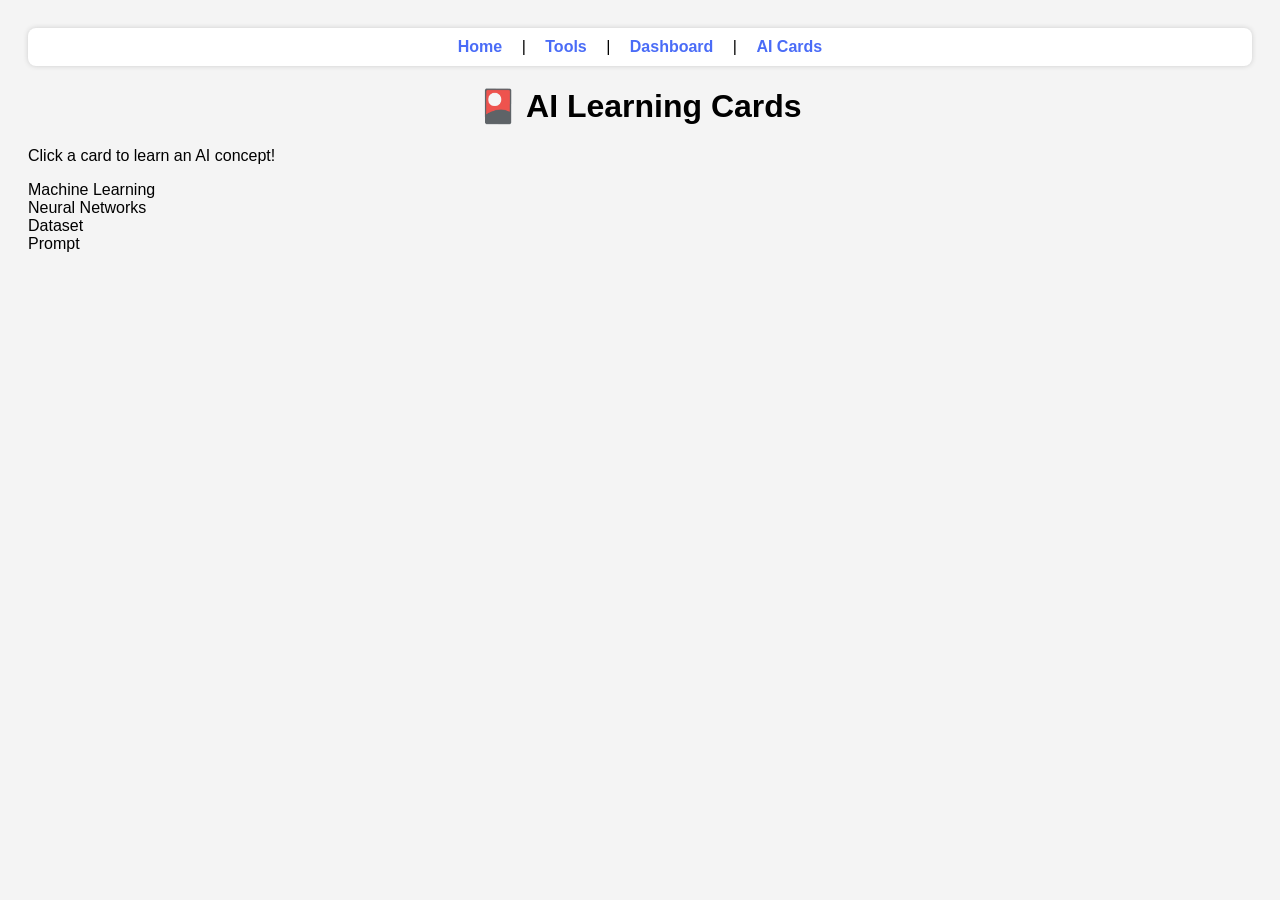
==== AI-Learning-Tools/cards.html @ 725406f7 "Add initial HTML structure for AI Learning Cards" ====
<!DOCTYPE html>
<html lang="en">
<head>
    <meta charset="UTF-8">
    <title>AI Learning Cards</title>
    <link rel="stylesheet" href="style.css">
</head>
<body>

<nav>
    <a href="index.html">Home</a> |
    <a href="tools.html">Tools</a> |
    <a href="dashboard.html">Dashboard</a> |
    <a href="cards.html">AI Cards</a>
</nav>

<h1>🎴 AI Learning Cards</h1>
<p>Click a card to learn an AI concept!</p>

<div class="card-container">
    <div class="card" onclick="showCard('Machine Learning — Teaching computers using examples.')">Machine Learning</div>
    <div class="card" onclick="showCard('Neural Networks — Systems that learn patterns.')">Neural Networks</div>
    <div class="card" onclick="showCard('Dataset — Information used to train AI.')">Dataset</div>
    <div class="card" onclick="showCard('Prompt — Instructions you give to an AI.')">Prompt</div>
</div>

<p id="cardOutput"></p>

<script src="script.js"></script>
</body>
</html>
---- AI-Learning-Tools/style.css ----
body {
    font-family: Arial, sans-serif;
    background: #f4f4f4;
    padding: 20px;
}

h1 {
    text-align: center;
}

.tool {
    background: white;
    padding: 15px;
    margin: 20px 0;
    border-radius: 10px;
    box-shadow: 0 0 5px #ccc;
}

textarea, input {
    width: 100%;
    padding: 10px;
    margin: 10px 0;
}

button {
    padding: 10px 15px;
    background: #4a6cf7;
    color: white;
    border: none;
    border-radius: 5px;
    cursor: pointer;
}
nav {
    background: #fff;
    padding: 10px;
    margin-bottom: 20px;
    border-radius: 8px;
    box-shadow: 0 0 5px #ccc;
}

nav a {
    margin: 0 10px;
    text-decoration: none;
    color: #4a6cf7;
    font-weight: bold;
}
nav {
    background: #fff;
    padding: 10px;
    margin-bottom: 20px;
    border-radius: 8px;
    box-shadow: 0 0 5px #ccc;
    text-align: center;
}

nav a {
    margin: 0 15px;
    text-decoration: none;
    color: #4a6cf7;
    font-weight: bold;
}
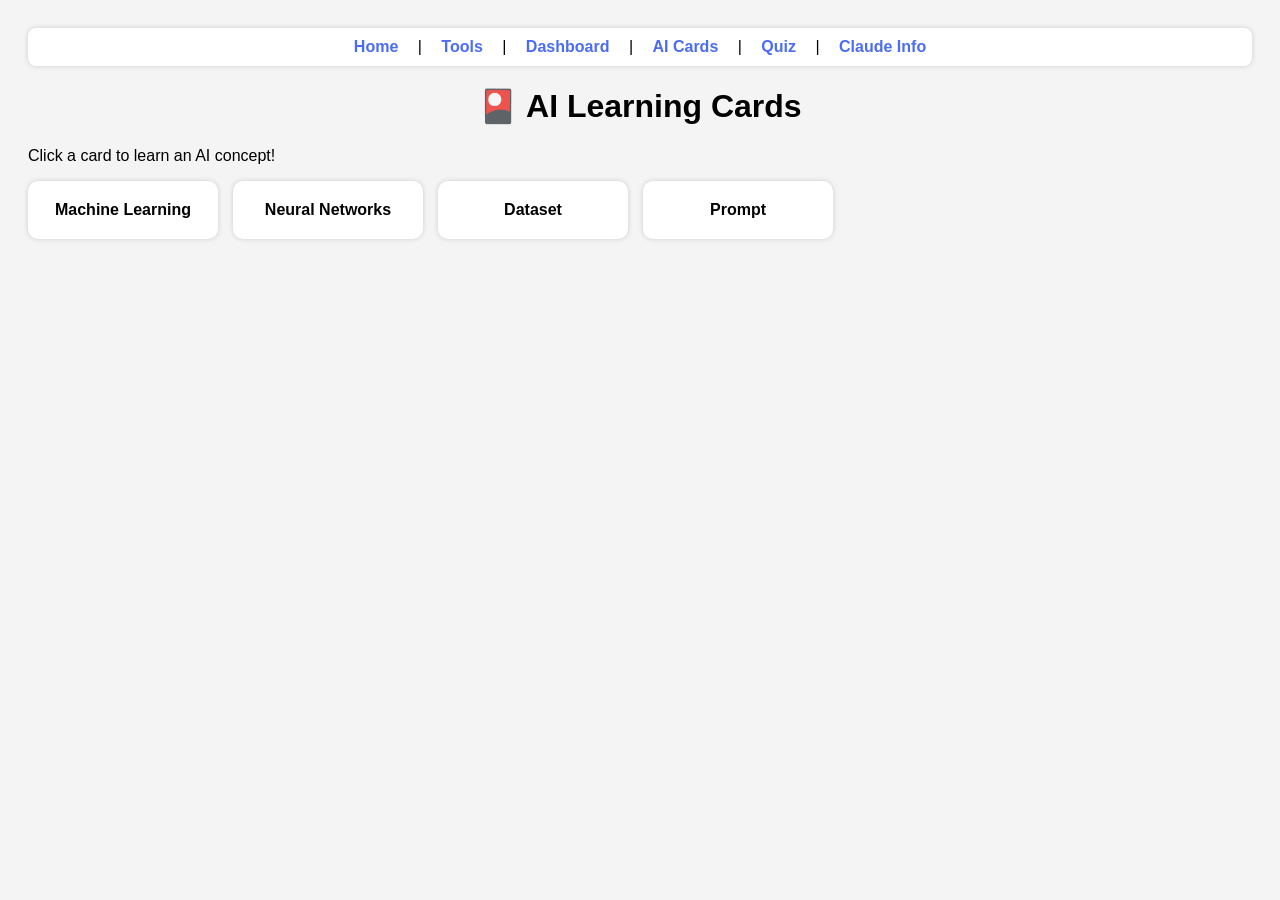
==== commit 7c16c4e8: "Add navigation links for Quiz and Claude Info" ====
--- a/AI-Learning-Tools/cards.html
+++ b/AI-Learning-Tools/cards.html
@@ -11,7 +11,9 @@
     <a href="index.html">Home</a> |
     <a href="tools.html">Tools</a> |
     <a href="dashboard.html">Dashboard</a> |
-    <a href="cards.html">AI Cards</a>
+    <a href="cards.html">AI Cards</a> |
+    <a href="quiz.html">Quiz</a> |
+    <a href="claude-info.html">Claude Info</a>
 </nav>
 
 <h1>🎴 AI Learning Cards</h1>
--- a/AI-Learning-Tools/style.css
+++ b/AI-Learning-Tools/style.css
@@ -59,3 +59,19 @@
     color: #4a6cf7;
     font-weight: bold;
 }
+.card-container {
+    display: flex;
+    gap: 15px;
+    flex-wrap: wrap;
+}
+
+.card {
+    background: #fff;
+    padding: 20px;
+    width: 150px;
+    text-align: center;
+    border-radius: 10px;
+    box-shadow: 0 0 5px #ccc;
+    cursor: pointer;
+    font-weight: bold;
+}
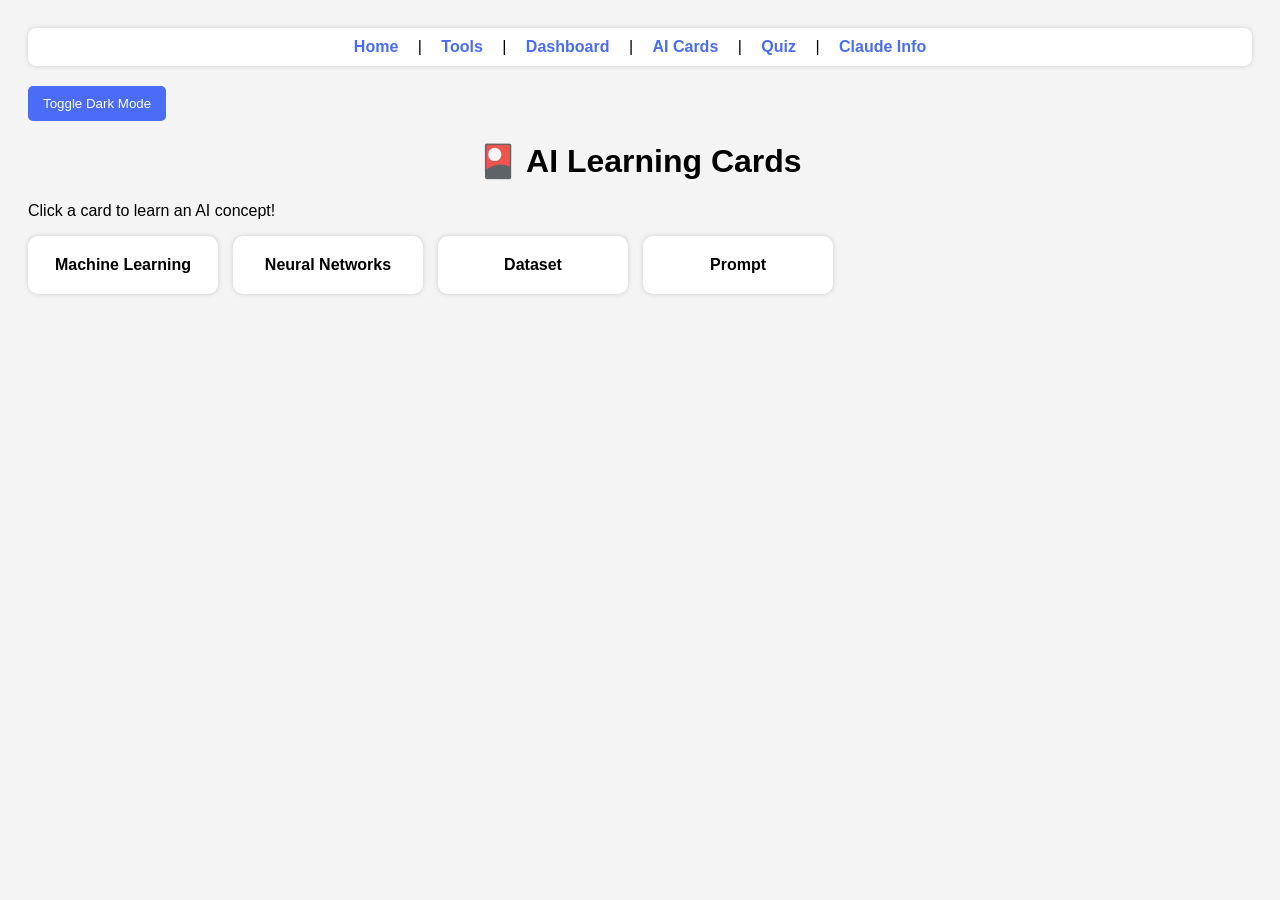
==== commit 5edc0b21: "Update cards.html" ====
--- a/AI-Learning-Tools/cards.html
+++ b/AI-Learning-Tools/cards.html
@@ -16,6 +16,8 @@
     <a href="claude-info.html">Claude Info</a>
 </nav>
 
+<button onclick="toggleDarkMode()">Toggle Dark Mode</button>
+
 <h1>🎴 AI Learning Cards</h1>
 <p>Click a card to learn an AI concept!</p>
 
--- a/AI-Learning-Tools/style.css
+++ b/AI-Learning-Tools/style.css
@@ -30,20 +30,7 @@
     border-radius: 5px;
     cursor: pointer;
 }
-nav {
-    background: #fff;
-    padding: 10px;
-    margin-bottom: 20px;
-    border-radius: 8px;
-    box-shadow: 0 0 5px #ccc;
-}
 
-nav a {
-    margin: 0 10px;
-    text-decoration: none;
-    color: #4a6cf7;
-    font-weight: bold;
-}
 nav {
     background: #fff;
     padding: 10px;
@@ -59,6 +46,7 @@
     color: #4a6cf7;
     font-weight: bold;
 }
+
 .card-container {
     display: flex;
     gap: 15px;
@@ -75,3 +63,24 @@
     cursor: pointer;
     font-weight: bold;
 }
+
+/* Dark Mode */
+.dark-mode {
+    background: #1a1a1a;
+    color: white;
+}
+
+.dark-mode nav {
+    background: #333;
+    box-shadow: 0 0 5px #000;
+}
+
+.dark-mode .tool {
+    background: #2a2a2a;
+    box-shadow: 0 0 5px #000;
+}
+
+.dark-mode .card {
+    background: #2a2a2a;
+    box-shadow: 0 0 5px #000;
+}
